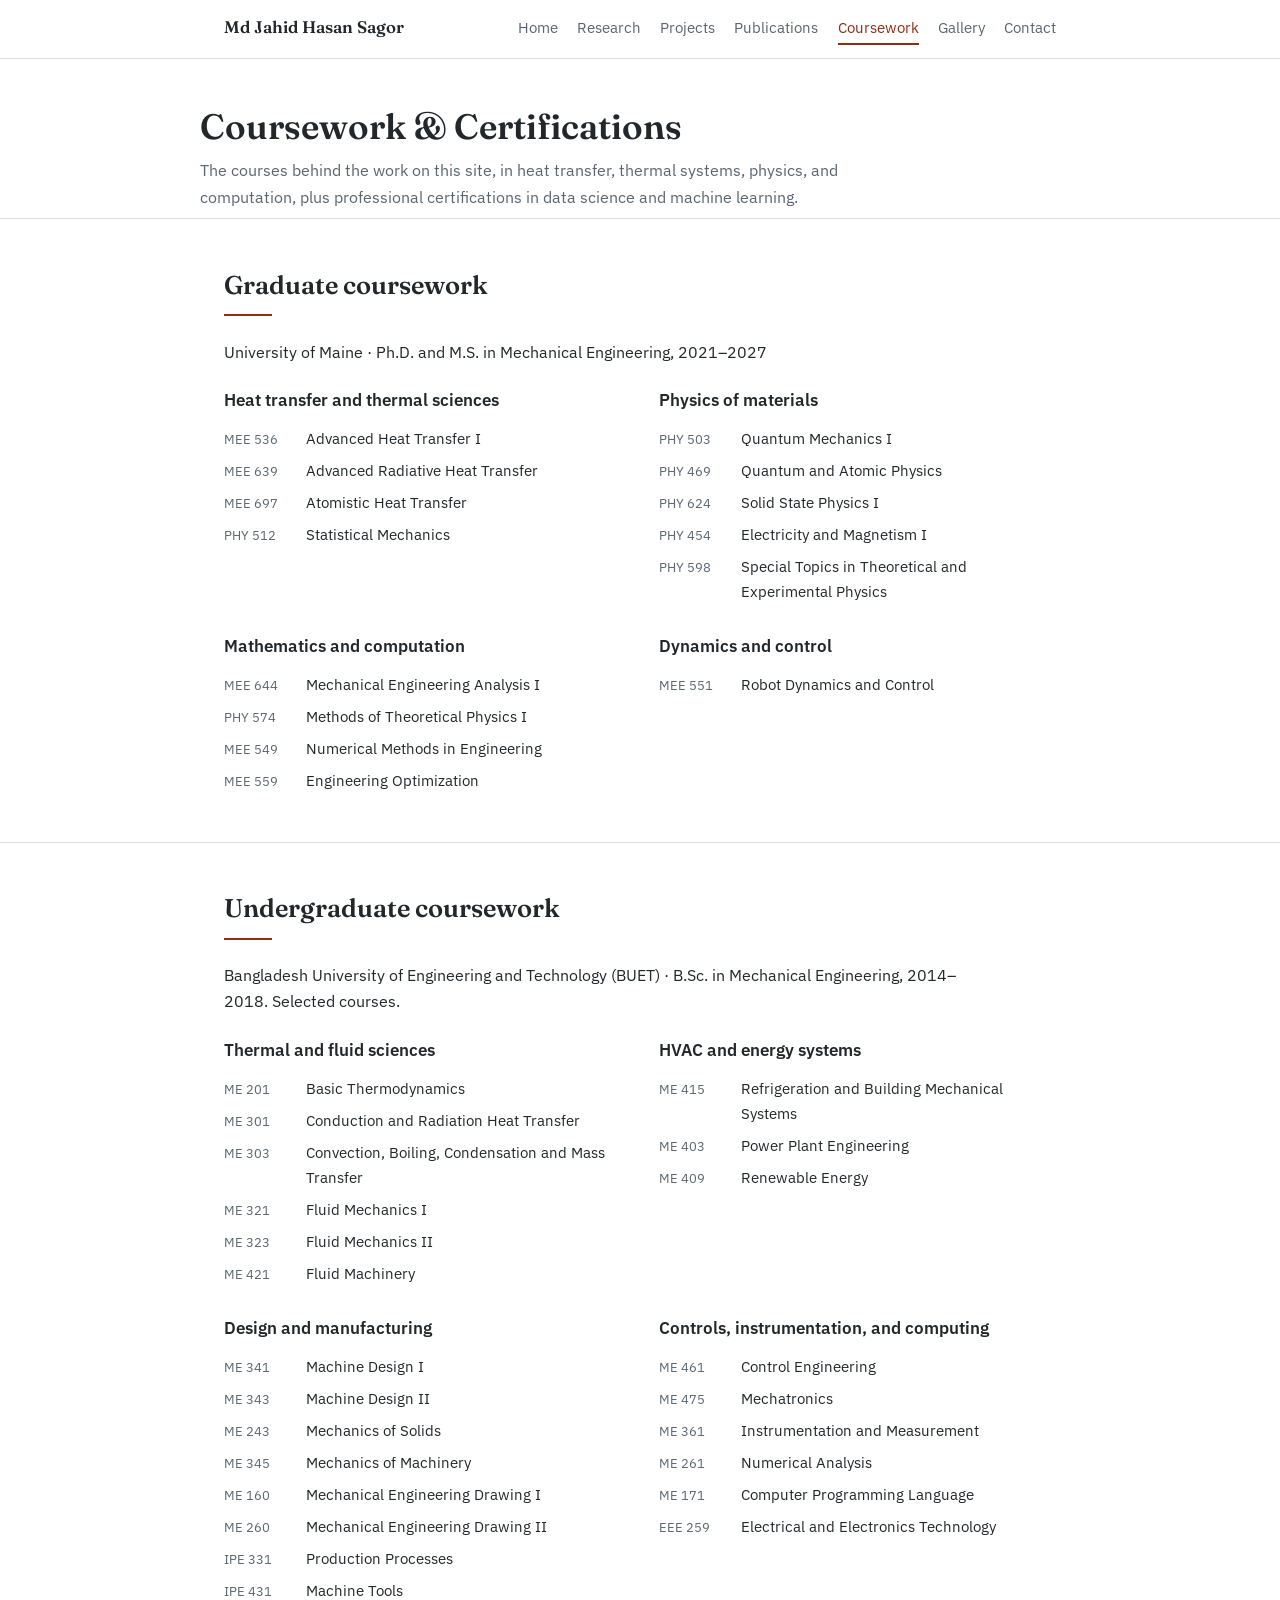
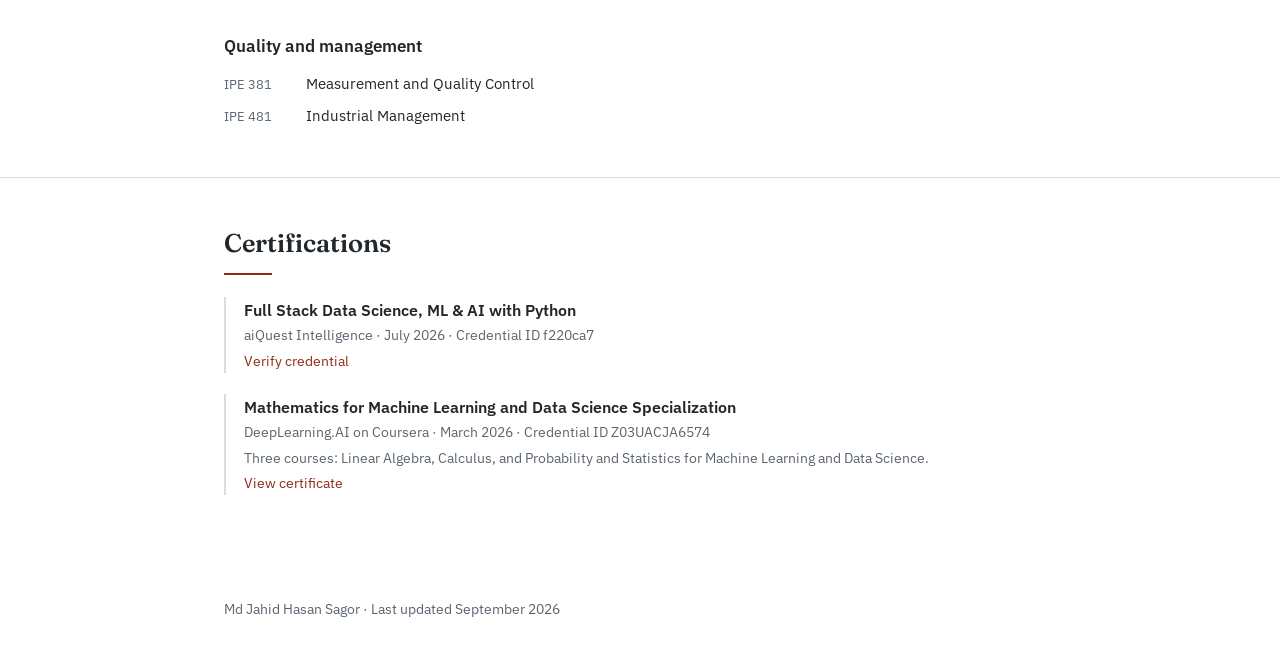
==== coursework.html @ c98539b0 "Add files via upload" ====
<!DOCTYPE html>
<html lang="en">
<head>
<meta charset="UTF-8">
<meta name="viewport" content="width=device-width, initial-scale=1.0">
<title>Coursework — Md Jahid Hasan Sagor</title>
<meta name="description" content="Graduate and undergraduate coursework in heat transfer, thermal systems, and computational methods, plus certifications in data science and machine learning.">
<link rel="preconnect" href="https://fonts.googleapis.com">
<link rel="preconnect" href="https://fonts.gstatic.com" crossorigin>
<link href="https://fonts.googleapis.com/css2?family=Fraunces:opsz,wght@9..144,400;9..144,500;9..144,600&family=IBM+Plex+Sans:wght@400;500;600&display=swap" rel="stylesheet">
<style>
/* ============================================================
   Md Jahid Hasan Sagor — personal website stylesheet
   You normally never need to edit this file.
   ============================================================ */
:root {
  --ink: #22272b;
  --muted: #5a6570;
  --line: #d9dde1;
  --accent: #8f2d16;
  --accent-soft: #f6ede9;
  --bg: #ffffff;
  --serif: "Fraunces", Georgia, serif;
  --sans: "IBM Plex Sans", -apple-system, sans-serif;
}
* { margin: 0; padding: 0; box-sizing: border-box; }
html { scroll-behavior: smooth; }
@media (prefers-reduced-motion: reduce) {
  html { scroll-behavior: auto; }
  * { transition: none !important; }
}
body {
  font-family: var(--sans);
  color: var(--ink);
  background: var(--bg);
  line-height: 1.65;
  font-size: 1rem;
}
.wrap { max-width: 880px; margin: 0 auto; padding: 0 1.5rem; }
a:focus-visible { outline: 2px solid var(--accent); outline-offset: 2px; }

/* ---------- Navigation ---------- */
nav {
  position: sticky; top: 0; z-index: 10;
  background: rgba(255,255,255,0.94);
  backdrop-filter: blur(6px);
  border-bottom: 1px solid var(--line);
}
.nav-inner {
  max-width: 880px; margin: 0 auto; padding: 0.8rem 1.5rem;
  display: flex; align-items: baseline; justify-content: space-between; gap: 1rem; flex-wrap: wrap;
}
.nav-name { font-family: var(--serif); font-weight: 600; font-size: 1.05rem; color: var(--ink); text-decoration: none; white-space: nowrap; }
.nav-links { display: flex; gap: 1.2rem; flex-wrap: wrap; }
.nav-links a { color: var(--muted); text-decoration: none; font-size: 0.92rem; padding: 0.2rem 0; border-bottom: 2px solid transparent; }
.nav-links a:hover, .nav-links a:focus-visible { color: var(--accent); }
.nav-links a[aria-current="page"] { color: var(--accent); border-bottom-color: var(--accent); }

/* ---------- Page headers ---------- */
.page-head { padding: 3rem 0 0.5rem; }
.page-head h1 { font-family: var(--serif); font-weight: 600; font-size: 2.2rem; line-height: 1.15; margin-bottom: 0.6rem; }
.page-head p { color: var(--muted); max-width: 44rem; }

/* ---------- Home hero ---------- */
header.hero { padding: 4rem 0 3rem; }
.hero-grid { display: grid; grid-template-columns: 1fr 300px; gap: 3rem; align-items: center; }
.hero h1 { font-family: var(--serif); font-weight: 600; font-size: 2.6rem; line-height: 1.15; margin-bottom: 1rem; }
.hero-role { font-size: 1.1rem; margin-bottom: 1rem; max-width: 34rem; }
.hero-note { color: var(--muted); font-size: 0.95rem; max-width: 34rem; margin-bottom: 1.6rem; }
.hero-links { display: flex; gap: 0.8rem; flex-wrap: wrap; }
.hero-links a {
  display: inline-block; padding: 0.5rem 1rem;
  border: 1px solid var(--line); border-radius: 3px;
  color: var(--ink); text-decoration: none; font-size: 0.9rem; font-weight: 500;
}
.hero-links a.primary { background: var(--accent); border-color: var(--accent); color: #fff; }
.hero-links a:hover, .hero-links a:focus-visible { border-color: var(--accent); color: var(--accent); }
.hero-links a.primary:hover, .hero-links a.primary:focus-visible { background: #7a250f; color: #fff; }
.gap-figure { width: 100%; }
.gap-caption { font-size: 0.78rem; color: var(--muted); margin-top: 0.5rem; text-align: center; }

/* ---------- Sections ---------- */
section { padding: 2.8rem 0; border-top: 1px solid var(--line); }
h2 { font-family: var(--serif); font-weight: 600; font-size: 1.6rem; margin-bottom: 1.4rem; }
h2::after {
  content: ""; display: block; width: 3rem; margin-top: 0.5rem;
  border-top: 2px solid var(--accent);
  box-shadow: 0 4px 0 -2px var(--accent);
}
h3 { font-family: var(--sans); font-weight: 600; font-size: 1.05rem; }
p + p { margin-top: 0.9rem; }
.lede { max-width: 46rem; }

.research-topics { margin-top: 1.6rem; display: grid; grid-template-columns: 1fr 1fr; gap: 1.6rem 2.4rem; }
.topic h3 { margin-bottom: 0.3rem; }
.topic p { color: var(--muted); font-size: 0.94rem; }

/* ---------- Publications ---------- */
.pub-group { margin-bottom: 2.2rem; }
.pub { padding-left: 1.1rem; border-left: 2px solid var(--line); margin-bottom: 1.3rem; max-width: 50rem; }
.pub.highlight { border-left-color: var(--accent); }
.pub-title { font-weight: 600; }
.pub-title a { color: var(--ink); text-decoration: none; }
.pub-title a:hover, .pub-title a:focus-visible { color: var(--accent); }
.pub-meta { color: var(--muted); font-size: 0.9rem; }
.pub-status { color: var(--accent); font-size: 0.85rem; font-weight: 500; }
.pub-links { font-size: 0.88rem; margin-top: 0.15rem; }
.pub-links a { color: var(--accent); text-decoration: none; }
.pub-links a:hover, .pub-links a:focus-visible { text-decoration: underline; }

/* ---------- Projects ---------- */
.project { border: 1px solid var(--line); border-radius: 4px; padding: 1.6rem 1.8rem; margin-bottom: 1.8rem; max-width: 52rem; }
.project h3 { font-size: 1.15rem; margin-bottom: 0.2rem; }
.project-context { color: var(--muted); font-size: 0.9rem; margin-bottom: 0.8rem; }
.project p { font-size: 0.96rem; }
.project ul { margin: 0.6rem 0 0 1.2rem; font-size: 0.96rem; }
.project li { margin-bottom: 0.3rem; }
.project-tools { margin-top: 0.9rem; font-size: 0.88rem; color: var(--muted); }
.project-tools strong { color: var(--ink); font-weight: 600; }
.project-links { margin-top: 0.7rem; font-size: 0.9rem; }
.project-links a { color: var(--accent); text-decoration: none; font-weight: 500; }
.project-links a:hover, .project-links a:focus-visible { text-decoration: underline; }

/* ---------- Research paper entries ---------- */
.paper { margin-bottom: 3.2rem; max-width: 52rem; }
.paper-title { font-family: var(--serif); font-weight: 600; font-size: 1.35rem; line-height: 1.3; margin-bottom: 0.3rem; }
.paper-ref { color: var(--muted); font-size: 0.92rem; margin-bottom: 0.35rem; }
.paper-ref a { color: var(--accent); text-decoration: none; }
.paper-ref a:hover, .paper-ref a:focus-visible { text-decoration: underline; }
.paper-ref .status { color: var(--accent); font-weight: 500; }
.paper-meta { font-size: 0.9rem; margin-top: 0; margin-bottom: 0.2rem; color: var(--muted); }
.paper-meta strong { color: var(--ink); font-weight: 600; }
.paper-meta a { color: var(--accent); text-decoration: none; font-weight: 500; }
.paper-meta a:hover, .paper-meta a:focus-visible { text-decoration: underline; }
.paper h4 { font-family: var(--sans); font-weight: 600; font-size: 0.98rem; margin: 1.35rem 0 0.25rem; }
.paper p { font-size: 0.97rem; }
.paper-figures { display: grid; grid-template-columns: 1fr 1fr; gap: 1.4rem; margin: 1.4rem 0 0.4rem; max-width: 44rem; }
.paper-figures figure { margin: 0; }
.paper-figures img { max-width: 100%; width: auto; height: auto; max-height: 250px; display: block; margin: 0 auto; padding: 0.4rem; box-sizing: border-box; }
.paper-figures.three { grid-template-columns: 1fr 1fr 1fr; max-width: 52rem; }
.paper-figures.three img { max-height: 210px; }
.paper-figures figcaption { font-size: 0.82rem; color: var(--muted); margin-top: 0.4rem; line-height: 1.45; }
.paper-figure-wide { max-width: 44rem; margin: 1.4rem 0 0.4rem; }
.paper-figure-wide img { width: 100%; height: auto; padding: 0.8rem; box-sizing: border-box; }
.paper-figure-wide figcaption { font-size: 0.82rem; color: var(--muted); margin-top: 0.4rem; line-height: 1.45; }
.paper-tools { margin-top: 0; font-size: 0.9rem; color: var(--muted); }
.paper-separator { border-top: 1px solid var(--line); margin-top: 1.4rem; }
.paper-tools strong { color: var(--ink); font-weight: 600; }
@media (max-width: 720px) {
  .paper-figures { grid-template-columns: 1fr; }
}

/* ---------- Experience ---------- */
.job { display: grid; grid-template-columns: 155px 1fr; gap: 1.5rem; margin-bottom: 1.8rem; max-width: 50rem; }
.job-when { color: var(--muted); font-size: 0.9rem; padding-top: 0.15rem; }
.job-org { color: var(--muted); font-size: 0.94rem; margin-bottom: 0.35rem; }
.job ul { margin: 0.4rem 0 0 1.1rem; }
.job li { margin-bottom: 0.3rem; font-size: 0.95rem; }

/* ---------- Skills / education / honors ---------- */
.skill-rows { max-width: 48rem; }
.skill-row { display: grid; grid-template-columns: 200px 1fr; gap: 1rem; padding: 0.7rem 0; border-bottom: 1px solid var(--line); }
.skill-row:last-child { border-bottom: none; }
.skill-row dt { font-weight: 600; font-size: 0.94rem; }
.skill-row dd { color: var(--muted); font-size: 0.94rem; }
.edu { margin-bottom: 1rem; max-width: 46rem; }
.edu-degree { font-weight: 600; }
.edu-meta { color: var(--muted); font-size: 0.92rem; }
.plain-list { margin-left: 1.2rem; max-width: 46rem; }
.plain-list li { margin-bottom: 0.4rem; font-size: 0.96rem; }

/* ---------- Contact / footer ---------- */
.contact-band { background: var(--accent-soft); border-top: 1px solid var(--line); }
.contact-band .wrap { padding-top: 2.8rem; padding-bottom: 2.8rem; }
.contact-band h2 { margin-bottom: 0.8rem; }
.contact-band p { max-width: 42rem; }
.contact-links { margin-top: 1.2rem; display: flex; gap: 1.6rem; flex-wrap: wrap; }
.contact-links a { color: var(--accent); text-decoration: none; font-weight: 500; border-bottom: 1px solid transparent; }
.contact-links a:hover, .contact-links a:focus-visible { border-bottom-color: var(--accent); }
footer { padding: 1.4rem 0 2rem; color: var(--muted); font-size: 0.85rem; }

/* ---------- Responsive ---------- */
@media (max-width: 720px) {
  .hero-grid { grid-template-columns: 1fr; gap: 2rem; }
  .gap-figure { max-width: 340px; margin: 0 auto; display: block; }
  .research-topics { grid-template-columns: 1fr; }
  .job { grid-template-columns: 1fr; gap: 0.2rem; }
  .skill-row { grid-template-columns: 1fr; gap: 0.1rem; }
  .hero h1 { font-size: 2.1rem; }
  .page-head h1 { font-size: 1.8rem; }
  .project { padding: 1.2rem 1.2rem; }
}


/* ---------- Coursework ---------- */
.course-groups { display: grid; grid-template-columns: 1fr 1fr; gap: 1.6rem 2.4rem; margin-top: 1.4rem; max-width: 52rem; }
.course-group h3 { margin-bottom: 0.45rem; }
.course-group ul { list-style: none; margin: 0; padding: 0; }
.course-group li { font-size: 0.95rem; padding: 0.22rem 0; display: grid; grid-template-columns: 4.6rem 1fr; gap: 0 0.5rem; align-items: baseline; }
.course-code { color: var(--muted); font-size: 0.84rem; font-variant-numeric: tabular-nums; }
.cert-note { color: var(--muted); font-size: 0.9rem; margin-top: 0.15rem; }
@media (max-width: 720px) { .course-groups { grid-template-columns: 1fr; } }
</style>
</head>
<body>

<nav aria-label="Main">
  <div class="nav-inner">
    <a class="nav-name" href="index.html">Md Jahid Hasan Sagor</a>
    <div class="nav-links">
      <a href="index.html">Home</a>
      <a href="research.html">Research</a>
      <a href="projects.html">Projects</a>
      <a href="publications.html">Publications</a>
      <a href="coursework.html" aria-current="page">Coursework</a>
      <a href="gallery.html">Gallery</a>
      <a href="index.html#contact">Contact</a>
    </div>
  </div>
</nav>

<div class="page-head wrap">
  <h1>Coursework &amp; Certifications</h1>
  <p>The courses behind the work on this site, in heat transfer, thermal systems, physics, and computation, plus professional certifications in data science and machine learning.</p>
</div>

<section>
  <div class="wrap">
    <h2>Graduate coursework</h2>
    <p class="lede">University of Maine &middot; Ph.D. and M.S. in Mechanical Engineering, 2021&ndash;2027</p>
    <div class="course-groups">
      <div class="course-group">
        <h3>Heat transfer and thermal sciences</h3>
        <ul>
          <li><span class="course-code">MEE 536</span>Advanced Heat Transfer I</li>
          <li><span class="course-code">MEE 639</span>Advanced Radiative Heat Transfer</li>
          <li><span class="course-code">MEE 697</span>Atomistic Heat Transfer</li>
          <li><span class="course-code">PHY 512</span>Statistical Mechanics</li>
        </ul>
      </div>
      <div class="course-group">
        <h3>Physics of materials</h3>
        <ul>
          <li><span class="course-code">PHY 503</span>Quantum Mechanics I</li>
          <li><span class="course-code">PHY 469</span>Quantum and Atomic Physics</li>
          <li><span class="course-code">PHY 624</span>Solid State Physics I</li>
          <li><span class="course-code">PHY 454</span>Electricity and Magnetism I</li>
          <li><span class="course-code">PHY 598</span>Special Topics in Theoretical and Experimental Physics</li>
        </ul>
      </div>
      <div class="course-group">
        <h3>Mathematics and computation</h3>
        <ul>
          <li><span class="course-code">MEE 644</span>Mechanical Engineering Analysis I</li>
          <li><span class="course-code">PHY 574</span>Methods of Theoretical Physics I</li>
          <li><span class="course-code">MEE 549</span>Numerical Methods in Engineering</li>
          <li><span class="course-code">MEE 559</span>Engineering Optimization</li>
        </ul>
      </div>
      <div class="course-group">
        <h3>Dynamics and control</h3>
        <ul>
          <li><span class="course-code">MEE 551</span>Robot Dynamics and Control</li>
        </ul>
      </div>
    </div>
  </div>
</section>

<section>
  <div class="wrap">
    <h2>Undergraduate coursework</h2>
    <p class="lede">Bangladesh University of Engineering and Technology (BUET) &middot; B.Sc. in Mechanical Engineering, 2014&ndash;2018. Selected courses.</p>
    <div class="course-groups">
      <div class="course-group">
        <h3>Thermal and fluid sciences</h3>
        <ul>
          <li><span class="course-code">ME 201</span>Basic Thermodynamics</li>
          <li><span class="course-code">ME 301</span>Conduction and Radiation Heat Transfer</li>
          <li><span class="course-code">ME 303</span>Convection, Boiling, Condensation and Mass Transfer</li>
          <li><span class="course-code">ME 321</span>Fluid Mechanics I</li>
          <li><span class="course-code">ME 323</span>Fluid Mechanics II</li>
          <li><span class="course-code">ME 421</span>Fluid Machinery</li>
        </ul>
      </div>
      <div class="course-group">
        <h3>HVAC and energy systems</h3>
        <ul>
          <li><span class="course-code">ME 415</span>Refrigeration and Building Mechanical Systems</li>
          <li><span class="course-code">ME 403</span>Power Plant Engineering</li>
          <li><span class="course-code">ME 409</span>Renewable Energy</li>
        </ul>
      </div>
      <div class="course-group">
        <h3>Design and manufacturing</h3>
        <ul>
          <li><span class="course-code">ME 341</span>Machine Design I</li>
          <li><span class="course-code">ME 343</span>Machine Design II</li>
          <li><span class="course-code">ME 243</span>Mechanics of Solids</li>
          <li><span class="course-code">ME 345</span>Mechanics of Machinery</li>
          <li><span class="course-code">ME 160</span>Mechanical Engineering Drawing I</li>
          <li><span class="course-code">ME 260</span>Mechanical Engineering Drawing II</li>
          <li><span class="course-code">IPE 331</span>Production Processes</li>
          <li><span class="course-code">IPE 431</span>Machine Tools</li>
        </ul>
      </div>
      <div class="course-group">
        <h3>Controls, instrumentation, and computing</h3>
        <ul>
          <li><span class="course-code">ME 461</span>Control Engineering</li>
          <li><span class="course-code">ME 475</span>Mechatronics</li>
          <li><span class="course-code">ME 361</span>Instrumentation and Measurement</li>
          <li><span class="course-code">ME 261</span>Numerical Analysis</li>
          <li><span class="course-code">ME 171</span>Computer Programming Language</li>
          <li><span class="course-code">EEE 259</span>Electrical and Electronics Technology</li>
        </ul>
      </div>
      <div class="course-group">
        <h3>Quality and management</h3>
        <ul>
          <li><span class="course-code">IPE 381</span>Measurement and Quality Control</li>
          <li><span class="course-code">IPE 481</span>Industrial Management</li>
        </ul>
      </div>
    </div>
  </div>
</section>

<section>
  <div class="wrap">
    <h2>Certifications</h2>
    <div class="pub-group" style="margin-top: 1.4rem;">
      <div class="pub">
        <div class="pub-title">Full Stack Data Science, ML &amp; AI with Python</div>
        <div class="pub-meta">aiQuest Intelligence &middot; July 2026 &middot; Credential ID f220ca7</div>
        <div class="pub-links"><a href="https://www.aiquest.org/verification">Verify credential</a></div>
      </div>
      <div class="pub">
        <div class="pub-title">Mathematics for Machine Learning and Data Science Specialization</div>
        <div class="pub-meta">DeepLearning.AI on Coursera &middot; March 2026 &middot; Credential ID Z03UACJA6574</div>
        <div class="cert-note">Three courses: Linear Algebra, Calculus, and Probability and Statistics for Machine Learning and Data Science.</div>
        <div class="pub-links"><a href="https://www.coursera.org/account/accomplishments/specialization/Z03UACJA6574">View certificate</a></div>
      </div>
    </div>
  </div>
</section>

<footer>
  <div class="wrap">Md Jahid Hasan Sagor · Last updated September 2026</div>
</footer>

</body>
</html>
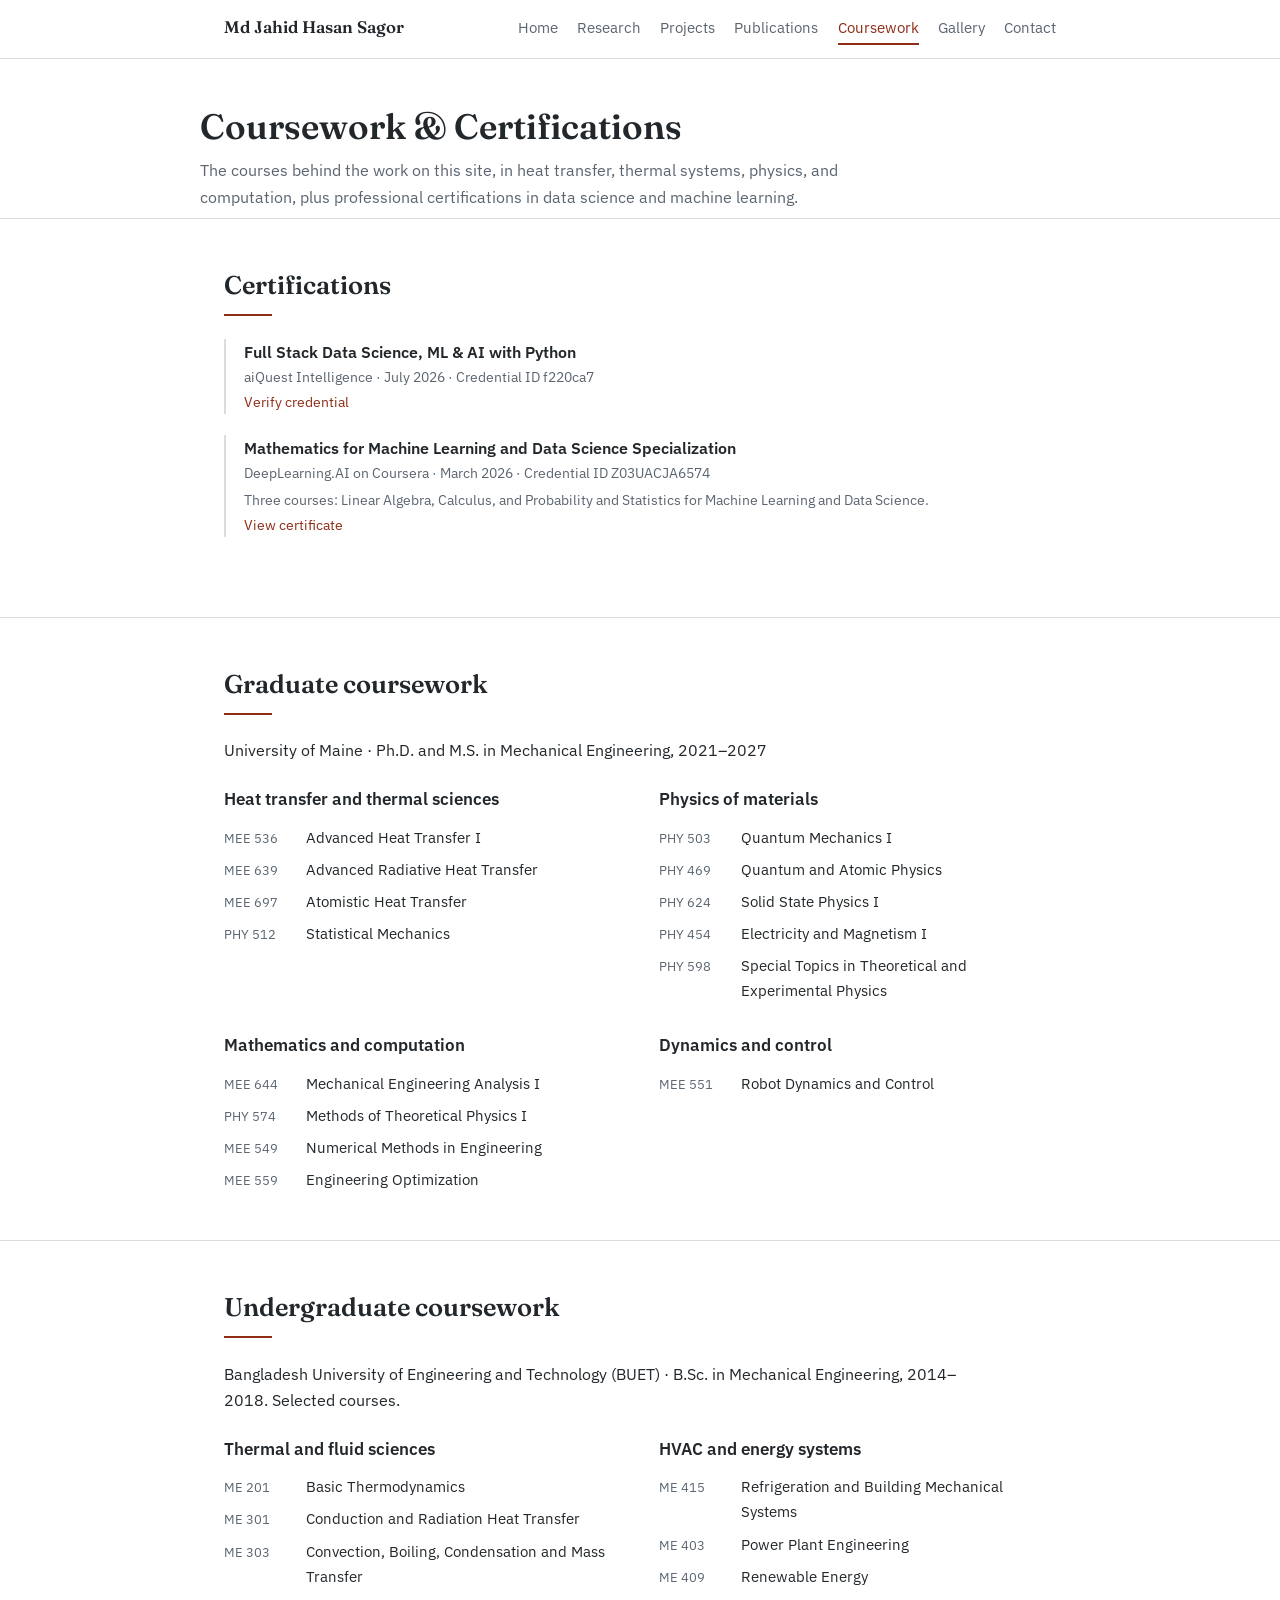
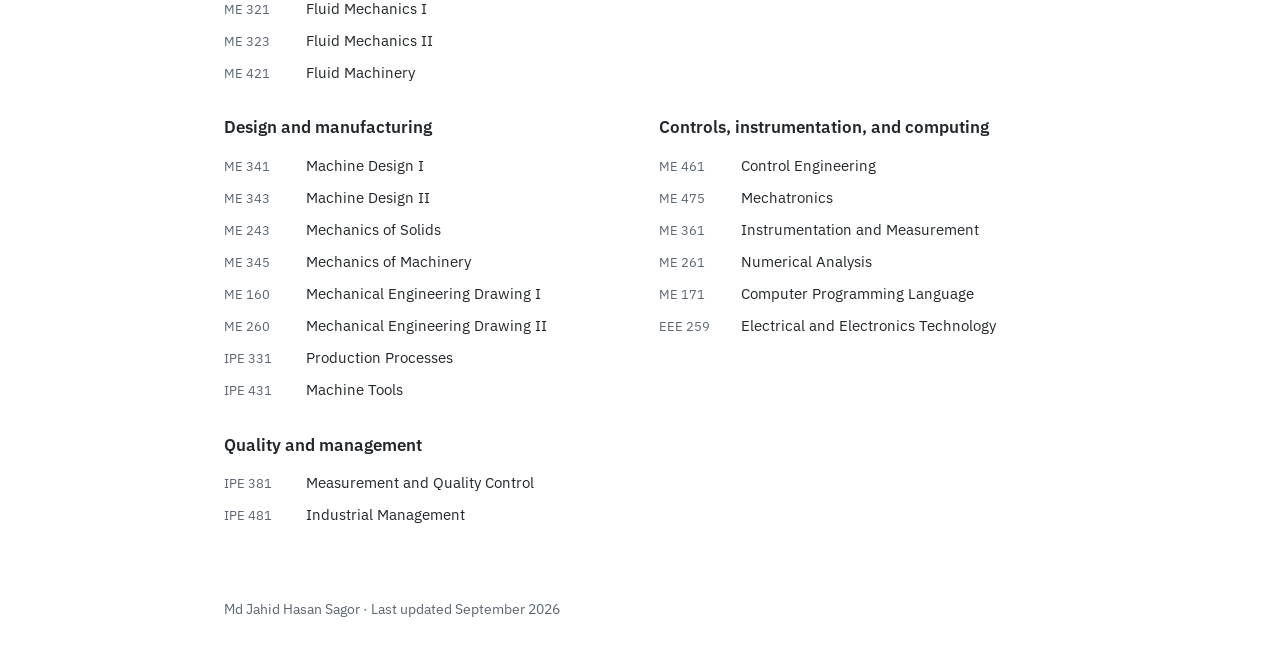
==== commit d6d1ede0: "Add files via upload" ====
--- a/coursework.html
+++ b/coursework.html
@@ -226,6 +226,25 @@
 
 <section>
   <div class="wrap">
+    <h2>Certifications</h2>
+    <div class="pub-group" style="margin-top: 1.4rem;">
+      <div class="pub">
+        <div class="pub-title">Full Stack Data Science, ML &amp; AI with Python</div>
+        <div class="pub-meta">aiQuest Intelligence &middot; July 2026 &middot; Credential ID f220ca7</div>
+        <div class="pub-links"><a href="https://www.aiquest.org/verification">Verify credential</a></div>
+      </div>
+      <div class="pub">
+        <div class="pub-title">Mathematics for Machine Learning and Data Science Specialization</div>
+        <div class="pub-meta">DeepLearning.AI on Coursera &middot; March 2026 &middot; Credential ID Z03UACJA6574</div>
+        <div class="cert-note">Three courses: Linear Algebra, Calculus, and Probability and Statistics for Machine Learning and Data Science.</div>
+        <div class="pub-links"><a href="https://www.coursera.org/account/accomplishments/specialization/Z03UACJA6574">View certificate</a></div>
+      </div>
+    </div>
+  </div>
+</section>
+
+<section>
+  <div class="wrap">
     <h2>Graduate coursework</h2>
     <p class="lede">University of Maine &middot; Ph.D. and M.S. in Mechanical Engineering, 2021&ndash;2027</p>
     <div class="course-groups">
@@ -326,25 +345,6 @@
   </div>
 </section>
 
-<section>
-  <div class="wrap">
-    <h2>Certifications</h2>
-    <div class="pub-group" style="margin-top: 1.4rem;">
-      <div class="pub">
-        <div class="pub-title">Full Stack Data Science, ML &amp; AI with Python</div>
-        <div class="pub-meta">aiQuest Intelligence &middot; July 2026 &middot; Credential ID f220ca7</div>
-        <div class="pub-links"><a href="https://www.aiquest.org/verification">Verify credential</a></div>
-      </div>
-      <div class="pub">
-        <div class="pub-title">Mathematics for Machine Learning and Data Science Specialization</div>
-        <div class="pub-meta">DeepLearning.AI on Coursera &middot; March 2026 &middot; Credential ID Z03UACJA6574</div>
-        <div class="cert-note">Three courses: Linear Algebra, Calculus, and Probability and Statistics for Machine Learning and Data Science.</div>
-        <div class="pub-links"><a href="https://www.coursera.org/account/accomplishments/specialization/Z03UACJA6574">View certificate</a></div>
-      </div>
-    </div>
-  </div>
-</section>
-
 <footer>
   <div class="wrap">Md Jahid Hasan Sagor · Last updated September 2026</div>
 </footer>
